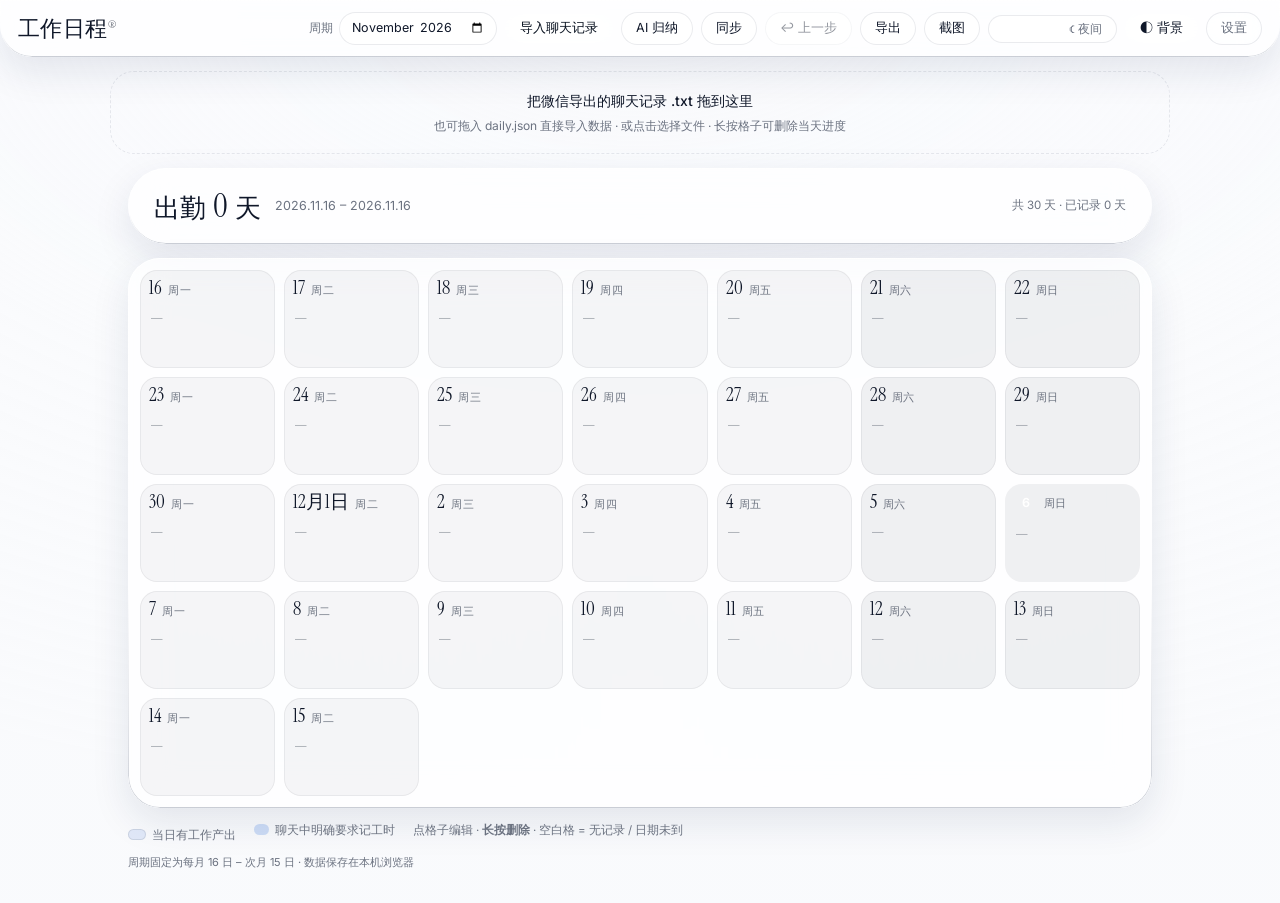
==== index.html @ aef4b226 "fix: unify delete-confirm buttons in light theme" ====
<!DOCTYPE html>
<html lang="zh-CN" data-theme="light">
<head>
<meta charset="utf-8">
<meta name="viewport" content="width=device-width,initial-scale=1,viewport-fit=cover">
<meta name="apple-mobile-web-app-capable" content="yes">
<meta name="apple-mobile-web-app-title" content="工作日历">
<meta name="theme-color" content="#f7f9fc">
<link rel="manifest" href="manifest.webmanifest">
<link rel="icon" href="icon.svg">
<link rel="preconnect" href="https://fonts.googleapis.com">
<link rel="preconnect" href="https://fonts.gstatic.com" crossorigin>
<title>工作日程日历</title>
<link rel="stylesheet" href="style.css?v=8">
</head>
<body>

<video id="bgvideo" autoplay loop muted playsinline preload="auto"
  poster="data:image/svg+xml,%3Csvg xmlns='http://www.w3.org/2000/svg'/%3E">
  <source src="https://d8j0ntlcm91z4.cloudfront.net/user_38xzZboKViGWJOttwIXH07lWA1P/hf_20260314_131748_f2ca2a28-fed7-44c8-b9a9-bd9acdd5ec31.mp4" type="video/mp4">
</video>
<div id="veil"></div>

<header class="topbar liquid-glass">
  <div class="brand">工作日程<sup>®</sup></div>
  <div class="tools">
    <label class="fld">周期
      <input type="month" id="monthPick">
    </label>
    <button id="btnDrop" class="btn primary">导入聊天记录</button>
    <button id="btnAI" class="btn">AI 归纳</button>
    <button id="btnSync" class="btn">同步</button>
    <button id="btnUndo" class="btn" title="退回上一步（Ctrl/⌘ + Z）">↩ 上一步</button>
    <button id="btnExport" class="btn">导出</button>
    <button id="btnShot" class="btn" title="把日历导出成图片">截图</button>
    <div class="seg" id="themeSeg" title="日间 / 夜间">
      <button class="segbtn" data-theme="light">☀ 日间</button>
      <button class="segbtn" data-theme="dark">☾ 夜间</button>
    </div>
    <button id="btnVideo" class="btn" title="动态背景开关">◐ 背景</button>
    <button id="btnSettings" class="btn ghost">设置</button>
  </div>
</header>

<div class="dropzone" id="dropzone">
  <strong>把微信导出的聊天记录 .txt 拖到这里</strong>
  <span>也可拖入 daily.json 直接导入数据 · 或点击选择文件 · 长按格子可删除当天进度</span>
  <input type="file" id="fileInput" accept=".txt,.json,text/plain,application/json" hidden>
</div>

<main class="wrap">
  <div class="statbar liquid-glass animate-fade-rise">
    <span class="big">出勤 <em id="statWork">0</em> 天</span>
    <span class="rng" id="statRange"></span>
    <span class="sub" id="statSub"></span>
  </div>

  <div id="grid" class="grid liquid-glass animate-fade-rise-delay"></div>

  <div class="legend animate-fade-rise-delay-2">
    <span><i class="chip ev"></i>当日有工作产出</span>
    <span><i class="chip star"></i>聊天中明确要求记工时</span>
    <span>点格子编辑 · <b>长按删除</b> · 空白格 = 无记录 / 日期未到</span>
  </div>
  <div class="foot">
    <span>周期固定为每月 16 日 – 次月 15 日 · 数据保存在本机浏览器</span>
    <span id="syncState"></span>
  </div>
</main>

<!-- 编辑单日 -->
<div class="modal" id="editor">
  <div class="sheet liquid-glass">
    <h3 id="edTitle">编辑</h3>
    <label class="row"><span>当日事项（≤20 字）</span>
      <input type="text" id="edText" maxlength="40" placeholder="做了什么，不写人名"></label>
    <label class="row inline"><input type="checkbox" id="edWork"> 记工时</label>
    <label class="row"><span>备注</span>
      <input type="text" id="edNote" placeholder="如：晚 7–10 点值守"></label>
    <div class="rawbox" id="edRaw"></div>
    <div class="acts split">
      <button class="btn danger" id="edDel">删除这天</button>
      <span>
        <button class="btn ghost" id="edCancel">取消</button>
        <button class="btn primary" id="edSave">保存</button>
      </span>
    </div>
  </div>
</div>

<!-- 长按删除确认 -->
<div class="modal" id="delcfm">
  <div class="sheet liquid-glass">
    <div class="dtitle" id="dcTitle">删除这天？</div>
    <div class="dbody">这一天的进度会从日历里移除
      <span class="dval" id="dcVal"></span>
    </div>
    <div class="acts">
      <button class="btn ghost" id="dcNo">取消</button>
      <button class="btn danger" id="dcYes">删除</button>
    </div>
  </div>
</div>

<!-- 解析预览 -->
<div class="modal" id="preview">
  <div class="sheet wide liquid-glass">
    <h3>聊天记录解析结果</h3>
    <p class="hint" id="pvMeta"></p>
    <div class="pvlist" id="pvList"></div>
    <div class="acts">
      <button class="btn ghost" id="pvCancel">取消</button>
      <button class="btn" id="pvGuess">用规则粗填</button>
      <button class="btn primary" id="pvApply">填入日历</button>
    </div>
  </div>
</div>

<!-- 设置 -->
<div class="modal" id="settings">
  <div class="sheet liquid-glass">
    <h3>设置</h3>
    <label class="row"><span>我的昵称（用于识别"我做了什么"，留空自动判断）</span>
      <input type="text" id="setMe" placeholder="如：纸盒"></label>
    <hr>
    <label class="row"><span>AI 接口地址（OpenAI 兼容）</span>
      <input type="text" id="setApi" placeholder="https://api.deepseek.com/v1/chat/completions"></label>
    <label class="row"><span>模型</span>
      <input type="text" id="setModel" placeholder="deepseek-chat"></label>
    <label class="row"><span>API Key（只存在本机）</span>
      <input type="password" id="setKey" placeholder="sk-..."></label>
    <hr>
    <label class="row"><span>同步地址（daily.json 的 raw 链接）</span>
      <input type="text" id="setSync" placeholder="https://raw.githubusercontent.com/.../data/daily.json"></label>
    <p class="tip">默认已指向 GitHub raw。WorkBuddy 更新并 push 后，点顶栏「同步」即可拉到最新；
      网页这边的改动请用「导出」拿到 daily.json，交回 WorkBuddy push。</p>
    <div class="acts">
      <button class="btn ghost" id="setClear">清空本周期</button>
      <button class="btn primary" id="setSave">保存</button>
    </div>
  </div>
</div>

<div class="toast liquid-glass" id="toast"></div>

<script src="app.js"></script>
</body>
</html>
---- style.css ----
@import url('https://fonts.googleapis.com/css2?family=Instrument+Serif:ital@0;1&family=Inter:wght@400;500;600&display=swap');

/* ============ 主题变量（深色为默认） ============ */
:root{
  --bg:201 100% 13%;
  --fg:0 0% 100%;
  --muted:240 4% 66%;
  --line:0 0% 18%;

  --glass:rgba(255,255,255,.055);
  --glass-hi:rgba(255,255,255,.10);
  --stroke:rgba(255,255,255,.14);
  --shadow:0 18px 50px rgba(0,0,0,.45);

  --ev-bg:rgba(120,175,255,.20);
  --ev-ink:#cfe2ff;
  --star-bg:rgba(120,175,255,.36);
  --red:#ff6b6b;
  --pri:#7fb2ff;

  --r-xl:32px; --r-lg:24px; --r-md:17px; --r-sm:11px;
  --font-display:'Instrument Serif','Times New Roman',serif;
  --font-body:'Inter',-apple-system,BlinkMacSystemFont,'PingFang SC','Microsoft YaHei','Segoe UI',sans-serif;
  --video-op:.30;
}
[data-theme="light"]{
  --bg:220 40% 98.4%;
  --fg:222 47% 11%;
  --muted:220 9% 46%;
  --line:220 13% 88%;

  --glass:rgba(255,255,255,.72);
  --glass-hi:rgba(255,255,255,.95);
  --stroke:rgba(16,32,64,.085);
  --shadow:0 14px 38px rgba(24,44,80,.10);

  --ev-bg:rgba(46,110,220,.12);
  --ev-ink:#14509f;
  --star-bg:rgba(46,110,220,.22);
  --red:#e0413f;
  --pri:#1b66d6;
  --video-op:.08;
}
/* 浅色主题下视频只留一点点水汽，保证整页干净 */
[data-theme="light"] #veil{
  background:radial-gradient(120% 90% at 50% 0%,hsl(var(--bg) / .55) 0%,hsl(var(--bg) / .90) 55%,hsl(var(--bg)) 100%);
}

*{box-sizing:border-box}
html,body{margin:0;padding:0}
body{
  background:hsl(var(--bg));
  color:hsl(var(--fg));
  font:14px/1.5 var(--font-body);
  -webkit-font-smoothing:antialiased;
  padding-bottom:32px;
  min-height:100vh;
}
::selection{background:hsl(var(--pri) / .35)}

/* ============ 视频背景 ============ */
#bgvideo{position:fixed;inset:0;width:100%;height:100%;object-fit:cover;z-index:0;
  opacity:var(--video-op);pointer-events:none;
  filter:saturate(120%) contrast(105%)}
body.novideo #bgvideo{display:none}
#veil{position:fixed;inset:0;z-index:0;pointer-events:none;
  background:radial-gradient(120% 90% at 50% 0%,hsl(var(--bg) / .18) 0%,hsl(var(--bg) / .82) 62%,hsl(var(--bg)) 100%)}
body.novideo #veil{background:none}

.wrap, .topbar, .dropzone, .modal, .toast{position:relative;z-index:2}

/* ============ 水滴毛玻璃 ============ */
.liquid-glass{
  background:var(--glass);
  backdrop-filter:blur(18px) saturate(150%);
  -webkit-backdrop-filter:blur(18px) saturate(150%);
  border:none;
  box-shadow:inset 0 1px 1px rgba(255,255,255,.12), var(--shadow);
  position:relative;
  overflow:hidden;
}
.liquid-glass::before{
  content:'';position:absolute;inset:0;border-radius:inherit;padding:1.4px;
  background:linear-gradient(180deg,
    rgba(255,255,255,.45) 0%, rgba(255,255,255,.15) 20%,
    rgba(255,255,255,0) 40%, rgba(255,255,255,0) 60%,
    rgba(255,255,255,.15) 80%, rgba(255,255,255,.45) 100%);
  -webkit-mask:linear-gradient(#fff 0 0) content-box, linear-gradient(#fff 0 0);
  -webkit-mask-composite:xor; mask-composite:exclude;
  pointer-events:none;
}
[data-theme="light"] .liquid-glass::before{
  background:linear-gradient(180deg,
    rgba(255,255,255,.95) 0%, rgba(255,255,255,.55) 22%,
    rgba(255,255,255,0) 45%, rgba(255,255,255,0) 60%,
    rgba(16,32,64,.10) 82%, rgba(16,32,64,.22) 100%);
}

/* ============ 顶栏 ============ */
.topbar{position:sticky;top:0;z-index:20;display:flex;align-items:center;gap:12px;
  flex-wrap:wrap;padding:12px 18px;margin:0 0 14px;
  border-radius:0 0 var(--r-xl) var(--r-xl)}
.brand{font-family:var(--font-display);font-size:22px;letter-spacing:.4px;font-weight:400}
.brand sup{font-size:10px;vertical-align:super;opacity:.7}
.tools{margin-left:auto;display:flex;align-items:center;gap:8px;flex-wrap:wrap}
.fld{font-size:11.5px;color:hsl(var(--muted));display:flex;align-items:center;gap:6px}
.fld input{border:none;background:var(--glass-hi);color:hsl(var(--fg));
  border-radius:999px;padding:6px 12px;font:inherit;font-size:12.5px;
  box-shadow:inset 0 0 0 1px var(--stroke)}
.fld input:focus{outline:none;box-shadow:inset 0 0 0 1px hsl(var(--pri))}
input[type=month]::-webkit-calendar-picker-indicator{filter:invert(1) opacity(.6)}
[data-theme="light"] input[type=month]::-webkit-calendar-picker-indicator{filter:none}

.btn{border:none;background:var(--glass-hi);color:hsl(var(--fg));
  box-shadow:inset 0 0 0 1px var(--stroke);
  border-radius:999px;padding:7px 15px;font:inherit;font-size:12.5px;
  cursor:pointer;transition:transform .18s ease,background .18s ease,box-shadow .18s ease;
  backdrop-filter:blur(10px);-webkit-backdrop-filter:blur(10px)}
.btn:hover{background:hsl(var(--pri) / .22);transform:scale(1.03)}
.btn:active{transform:scale(.98)}
.btn.primary{background:hsl(var(--pri));color:#08111f;font-weight:500;box-shadow:none}
.btn.primary:hover{background:hsl(var(--pri) / .88)}
.btn.ghost{background:transparent;color:hsl(var(--muted))}
.btn.icon{padding:7px 11px;font-size:14px;line-height:1}
/* 分段控件：日间 / 夜间 二选一 */
.seg{display:inline-flex;gap:2px;padding:3px;border-radius:999px;
  background:var(--glass-hi);box-shadow:inset 0 0 0 1px var(--stroke)}
.segbtn{border:none;background:transparent;color:hsl(var(--muted));
  font:inherit;font-size:12px;line-height:1;padding:5px 12px;border-radius:999px;
  cursor:pointer;transition:background .18s ease,color .18s ease;white-space:nowrap}
.segbtn:hover{color:hsl(var(--fg))}
.segbtn.on{background:hsl(var(--pri));color:#fff;font-weight:500}
[data-theme="dark"] .segbtn.on{color:#08111f}
.btn.on{background:hsl(var(--pri) / .20);color:hsl(var(--fg));
  box-shadow:inset 0 0 0 1px hsl(var(--pri) / .45)}
.btn:disabled{opacity:.45;cursor:not-allowed;transform:none}

/* ============ 拖放区 ============ */
.dropzone{margin:0 auto 14px;max-width:1060px;padding:18px;border-radius:var(--r-lg);
  text-align:center;color:hsl(var(--muted));cursor:pointer;
  border:1.5px dashed var(--stroke);transition:.2s}
.dropzone:hover,.dropzone.over{border-color:hsl(var(--pri));color:hsl(var(--fg));
  background:hsl(var(--pri) / .10)}
.dropzone strong{display:block;font-size:14px;margin-bottom:3px;color:hsl(var(--fg));font-weight:500}
.dropzone span{font-size:12px}

/* ============ 主体 ============ */
.wrap{max-width:1060px;margin:0 auto;padding:0 18px}

.statbar{display:flex;align-items:center;gap:14px;flex-wrap:wrap;
  border-radius:999px;padding:14px 26px;margin-bottom:14px}
.statbar .big{font-family:var(--font-display);font-size:26px;letter-spacing:.3px}
.statbar .big em{font-style:normal;color:hsl(var(--pri));font-size:32px;padding:0 2px}
.statbar .rng{color:hsl(var(--muted));font-size:12.5px}
.statbar .sub{margin-left:auto;color:hsl(var(--muted));font-size:11.5px}

.grid{border-radius:var(--r-xl);padding:12px;display:flex;flex-direction:column;gap:9px}
.week{display:grid;grid-template-columns:repeat(7,1fr);gap:9px}
.cell{border-radius:var(--r-md);min-height:98px;padding:7px 9px;cursor:pointer;
  position:relative;transition:transform .16s ease,background .16s ease,box-shadow .16s ease;
  background:hsl(var(--fg) / .035);box-shadow:inset 0 0 0 1px hsl(var(--fg) / .06)}
.cell:hover{background:hsl(var(--fg) / .075);transform:translateY(-2px)}
.cell.we{background:hsl(var(--fg) / .06)}
.cell.void{background:transparent;box-shadow:none;cursor:default;min-height:0;padding:0}
.cell.void:hover{transform:none}
.cell.pressing{transform:scale(.93);background:hsl(var(--red) / .18)}
.cell.filled{background:linear-gradient(160deg,hsl(var(--pri) / .16),hsl(var(--fg) / .03));
  box-shadow:inset 0 0 0 1px hsl(var(--pri) / .28)}
.cell.todaybox{box-shadow:inset 0 0 0 1.6px hsl(var(--red) / .85)}

.dhead{display:flex;justify-content:flex-start;align-items:baseline;gap:6px;padding-right:22px}
.wd{font-size:10.5px;color:hsl(var(--muted));letter-spacing:.5px;white-space:nowrap}
.dnum{font-family:var(--font-display);font-size:19px;line-height:1.15}
.dnum.today{display:inline-block;min-width:24px;height:24px;line-height:24px;text-align:center;
  border-radius:999px;background:hsl(var(--red));color:#fff;font-family:var(--font-body);
  font-size:12.5px;font-weight:600;padding:0 5px}

.ev{margin-top:7px;background:var(--ev-bg);color:var(--ev-ink);
  border-radius:999px;padding:4px 9px;font-size:11.5px;line-height:1.4;
  word-break:break-word;box-shadow:inset 0 0 0 1px hsl(var(--fg) / .07)}
.ev.star{background:var(--star-bg);box-shadow:inset 0 0 0 1px hsl(var(--pri) / .40)}
.ev.empty{background:transparent;color:hsl(var(--muted) / .55);box-shadow:none;padding:4px 2px}

/* 删除小叉：默认就可见（触摸设备没有 hover），悬停时加亮 */
.delx{position:absolute;top:4px;right:5px;min-width:20px;height:20px;line-height:19px;
  text-align:center;border-radius:999px;font-size:14px;color:hsl(var(--muted));
  background:hsl(var(--fg) / .09);box-shadow:inset 0 0 0 1px var(--stroke);
  opacity:.55;transition:opacity .15s ease,background .15s ease,color .15s ease}
.cell:hover .delx{opacity:1}
.delx:hover{opacity:1;background:hsl(var(--red) / .90);color:#fff;box-shadow:none}
/* 无悬停能力的设备（手机 / 平板）常亮 */
@media (hover:none){ .delx{opacity:.85} }

.legend{margin-top:14px;display:flex;gap:18px;flex-wrap:wrap;color:hsl(var(--muted));font-size:11.5px}
.chip{display:inline-block;width:15px;height:11px;border-radius:999px;vertical-align:-1px;margin-right:6px}
.chip.ev{background:var(--ev-bg);box-shadow:inset 0 0 0 1px hsl(var(--fg) / .10)}
.chip.star{background:var(--star-bg);box-shadow:inset 0 0 0 1px hsl(var(--pri) / .40)}
.foot{margin-top:10px;display:flex;justify-content:space-between;flex-wrap:wrap;gap:8px;
  color:hsl(var(--muted));font-size:11px}

/* ============ 弹窗 ============ */
.modal{position:fixed;inset:0;background:hsl(var(--bg) / .55);
  backdrop-filter:blur(6px);-webkit-backdrop-filter:blur(6px);
  display:none;align-items:center;justify-content:center;z-index:60;padding:16px}
.modal.show{display:flex}
.sheet{border-radius:var(--r-xl);padding:22px 24px;width:100%;max-width:430px;
  max-height:86vh;overflow:auto}
.sheet.wide{max-width:740px}
.sheet h3{margin:0 0 14px;font-family:var(--font-display);font-size:22px;font-weight:400}
.sheet hr{border:none;border-top:1px solid var(--stroke);margin:16px 0}
.row{display:block;margin-bottom:13px;font-size:12px;color:hsl(var(--muted))}
.row.inline{display:flex;align-items:center;gap:9px;color:hsl(var(--fg));font-size:13px}
.row.inline input{width:16px;height:16px;accent-color:hsl(var(--pri))}
.row input[type=text],.row input[type=password]{display:block;width:100%;margin-top:6px;
  border:none;background:var(--glass-hi);color:hsl(var(--fg));
  box-shadow:inset 0 0 0 1px var(--stroke);
  border-radius:var(--r-sm);padding:9px 12px;font:inherit;font-size:13px}
.row input:focus{outline:none;box-shadow:inset 0 0 0 1.4px hsl(var(--pri))}
.hint{color:hsl(var(--muted));font-size:12px;margin:0 0 12px}
.tip{color:hsl(var(--muted));font-size:11px;margin:-6px 0 12px;line-height:1.6}
.rawbox{margin:10px 0;padding:10px 12px;border-radius:var(--r-sm);
  background:hsl(var(--fg) / .05);font-size:11.5px;color:hsl(var(--muted));
  max-height:150px;overflow:auto;white-space:pre-wrap}
.pvlist{max-height:52vh;overflow:auto;border-radius:var(--r-sm);
  box-shadow:inset 0 0 0 1px var(--stroke)}
.pvrow{display:grid;grid-template-columns:96px 1fr;gap:8px;padding:9px 11px;
  border-bottom:1px solid var(--stroke)}
.pvrow:last-child{border-bottom:none}
.pvrow .d{font-size:12px;color:hsl(var(--muted))}
.pvrow input{width:100%;border:none;background:var(--glass-hi);color:hsl(var(--fg));
  box-shadow:inset 0 0 0 1px var(--stroke);
  border-radius:9px;padding:6px 9px;font:inherit;font-size:12.5px}
.pvrow .cnt{font-size:11px;color:hsl(var(--muted))}
.acts{display:flex;gap:9px;justify-content:flex-end;margin-top:16px}
.acts .btn.danger{background:hsl(var(--red) / .85);color:#fff;box-shadow:none}
.acts .btn.danger:hover{background:hsl(var(--red))}
.acts.split{justify-content:space-between}
.acts.split .btn:first-child{margin-right:auto}

/* 删除确认：水滴形 */
#delcfm .sheet{max-width:340px;text-align:center;padding:26px 24px 22px}
#delcfm .dtitle{font-family:var(--font-display);font-size:20px;margin-bottom:6px}
#delcfm .dbody{color:hsl(var(--muted));font-size:12.5px;margin-bottom:18px;line-height:1.6}
#delcfm .dval{display:block;margin:10px 0 0;padding:9px 12px;border-radius:var(--r-sm);
  background:hsl(var(--fg) / .06);color:hsl(var(--fg));font-size:13px;word-break:break-word}
#delcfm .acts{justify-content:center;gap:12px}
/* 删除确认：取消 + 删除（确认）两个按钮统一为黑字灰边框，浅色弹窗上清晰可见 */
#delcfm #dcNo,
#delcfm #dcYes{
  color:hsl(var(--fg));
  background:hsl(220 14% 88%);
  box-shadow:inset 0 0 0 1.5px hsl(var(--muted));
  font-weight:600;min-width:78px}
#delcfm #dcNo:hover,
#delcfm #dcYes:hover{background:hsl(220 14% 82%)}
[data-theme="dark"] #delcfm #dcNo,
[data-theme="dark"] #delcfm #dcYes{
  background:hsl(var(--fg) / .12);
  box-shadow:inset 0 0 0 1.5px hsl(var(--fg) / .25)}
[data-theme="dark"] #delcfm #dcNo:hover,
[data-theme="dark"] #delcfm #dcYes:hover{background:hsl(var(--fg) / .18)}

/* ============ Toast（可带撤销） ============ */
.toast{position:fixed;left:50%;bottom:30px;transform:translateX(-50%) translateY(14px);
  display:flex;align-items:center;gap:14px;
  border-radius:999px;padding:10px 10px 10px 20px;font-size:13px;
  opacity:0;pointer-events:none;transition:.22s;z-index:90;white-space:nowrap}
.toast.show{opacity:1;transform:translateX(-50%) translateY(0);pointer-events:auto}
.toast .undo{border:none;background:hsl(var(--pri));color:#08111f;font:inherit;font-size:12px;
  font-weight:500;border-radius:999px;padding:6px 14px;cursor:pointer}
.toast .undo:hover{background:hsl(var(--pri) / .85)}

/* ============ 动效 ============ */
@keyframes fade-rise{from{opacity:0;transform:translateY(24px)}to{opacity:1;transform:translateY(0)}}
@keyframes pop-in{from{opacity:0;transform:scale(.94) translateY(10px)}to{opacity:1;transform:scale(1) translateY(0)}}
.animate-fade-rise{animation:fade-rise .7s cubic-bezier(.22,.8,.28,1) both}
.animate-fade-rise-delay{animation:fade-rise .7s cubic-bezier(.22,.8,.28,1) .12s both}
.animate-fade-rise-delay-2{animation:fade-rise .7s cubic-bezier(.22,.8,.28,1) .24s both}
.modal.show .sheet{animation:pop-in .28s cubic-bezier(.22,.8,.28,1) both}
@media (prefers-reduced-motion:reduce){
  *,*::before{animation-duration:.01ms !important;transition-duration:.01ms !important}
}

/* ============ 移动端 ============ */
@media (max-width:720px){
  .topbar{padding:10px 12px;gap:8px;border-radius:0 0 24px 24px}
  .brand{font-size:19px;width:100%}
  .tools{margin-left:0;width:100%;gap:7px}
  .btn{padding:6px 12px;font-size:12px}
  .dropzone{margin:0 12px 12px;padding:15px 12px;border-radius:20px}
  .wrap{padding:0 12px}
  .statbar{padding:12px 18px;border-radius:26px;gap:10px}
  .statbar .big{font-size:22px} .statbar .big em{font-size:27px}
  .grid{padding:9px;gap:7px;border-radius:24px}
  .week{gap:6px}
  .cell{min-height:80px;padding:5px 6px;border-radius:13px}
  /* 手机上删除键要够大好按 */
  .delx{opacity:.9;width:22px;height:22px;line-height:21px;font-size:15px;top:2px;right:2px;
    background:hsl(var(--fg) / .12)}
  .dnum{font-size:16px} .wd{font-size:9px}
  .ev{font-size:9.5px;padding:3px 7px;margin-top:5px}
  .delx{opacity:1;width:16px;height:16px;line-height:15px;font-size:11px;top:3px;right:3px}
  .cell{min-height:96px;padding:7px 8px;border-radius:15px}
  .pvrow{grid-template-columns:80px 1fr}
  .toast{max-width:92vw;white-space:normal}
}
/* 中等宽度（平板）也要显示删除键 */
@media (min-width:721px) and (max-width:1024px){
  .delx{opacity:.7}
}
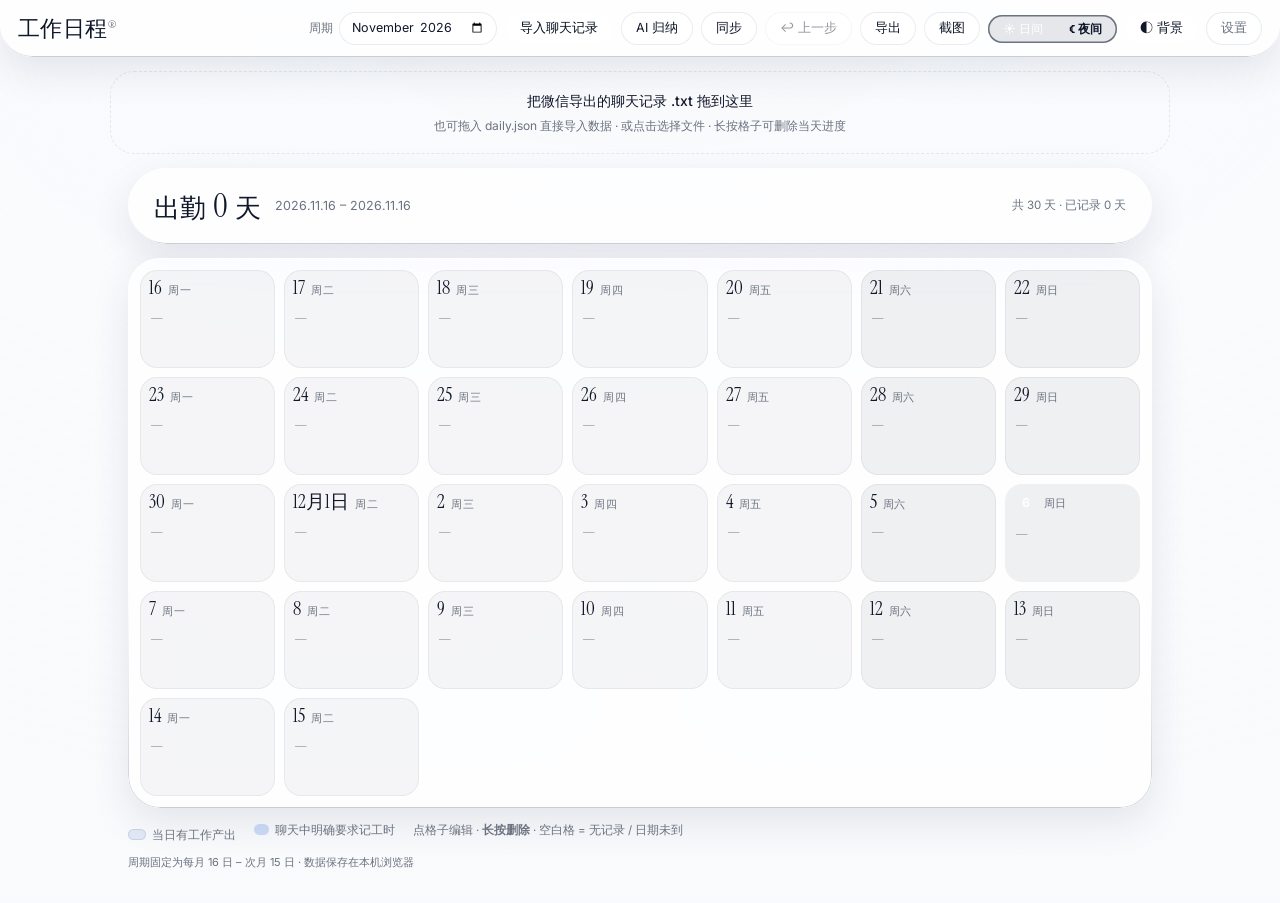
==== commit 036b48b7: "fix: theme segment control visible in light theme (dark text + gray border)" ====
--- a/index.html
+++ b/index.html
@@ -11,7 +11,7 @@
 <link rel="preconnect" href="https://fonts.googleapis.com">
 <link rel="preconnect" href="https://fonts.gstatic.com" crossorigin>
 <title>工作日程日历</title>
-<link rel="stylesheet" href="style.css?v=8">
+<link rel="stylesheet" href="style.css?v=10">
 </head>
 <body>
 
@@ -96,8 +96,8 @@
       <span class="dval" id="dcVal"></span>
     </div>
     <div class="acts">
-      <button class="btn ghost" id="dcNo">取消</button>
-      <button class="btn danger" id="dcYes">删除</button>
+      <button class="btn pop" id="dcNo">取消</button>
+      <button class="btn pop" id="dcYes">删除</button>
     </div>
   </div>
 </div>
@@ -143,6 +143,6 @@
 
 <div class="toast liquid-glass" id="toast"></div>
 
-<script src="app.js"></script>
+<script src="app.js?v=10"></script>
 </body>
 </html>
--- a/style.css
+++ b/style.css
@@ -122,14 +122,20 @@
 .btn.primary:hover{background:hsl(var(--pri) / .88)}
 .btn.ghost{background:transparent;color:hsl(var(--muted))}
 .btn.icon{padding:7px 11px;font-size:14px;line-height:1}
-/* 分段控件：日间 / 夜间 二选一 */
+/* 分段控件：日间 / 夜间 二选一（浅色主题下也要黑字+灰框，清晰可见） */
 .seg{display:inline-flex;gap:2px;padding:3px;border-radius:999px;
-  background:var(--glass-hi);box-shadow:inset 0 0 0 1px var(--stroke)}
-.segbtn{border:none;background:transparent;color:hsl(var(--muted));
+  background:hsl(220 14% 91%);
+  box-shadow:inset 0 0 0 1.5px hsl(var(--muted))}
+.segbtn{border:none;background:transparent;color:hsl(var(--fg));
   font:inherit;font-size:12px;line-height:1;padding:5px 12px;border-radius:999px;
-  cursor:pointer;transition:background .18s ease,color .18s ease;white-space:nowrap}
-.segbtn:hover{color:hsl(var(--fg))}
+  cursor:pointer;transition:background .18s ease,color .18s ease;white-space:nowrap;
+  font-weight:600}
+.segbtn:hover{background:hsl(220 14% 84%)}
 .segbtn.on{background:hsl(var(--pri));color:#fff;font-weight:500}
+[data-theme="dark"] .seg{background:hsl(var(--fg) / .10);
+  box-shadow:inset 0 0 0 1.5px hsl(var(--fg) / .30)}
+[data-theme="dark"] .segbtn{color:hsl(var(--fg))}
+[data-theme="dark"] .segbtn:hover{background:hsl(var(--fg) / .14)}
 [data-theme="dark"] .segbtn.on{color:#08111f}
 .btn.on{background:hsl(var(--pri) / .20);color:hsl(var(--fg));
   box-shadow:inset 0 0 0 1px hsl(var(--pri) / .45)}
@@ -244,21 +250,21 @@
 #delcfm .dval{display:block;margin:10px 0 0;padding:9px 12px;border-radius:var(--r-sm);
   background:hsl(var(--fg) / .06);color:hsl(var(--fg));font-size:13px;word-break:break-word}
 #delcfm .acts{justify-content:center;gap:12px}
-/* 删除确认：取消 + 删除（确认）两个按钮统一为黑字灰边框，浅色弹窗上清晰可见 */
-#delcfm #dcNo,
-#delcfm #dcYes{
-  color:hsl(var(--fg));
-  background:hsl(220 14% 88%);
-  box-shadow:inset 0 0 0 1.5px hsl(var(--muted));
+/* 删除确认：取消 + 删除（确认）两个按钮统一为黑字灰边框，浅色弹窗上清晰可见
+   （按钮在 HTML 里同用 .btn.pop，无 ghost/danger 之分，!important 兜底防优先级冲突） */
+#delcfm .acts .btn.pop{
+  color:hsl(var(--fg)) !important;
+  background:hsl(220 14% 88%) !important;
+  box-shadow:inset 0 0 0 1.5px hsl(var(--muted)) !important;
   font-weight:600;min-width:78px}
-#delcfm #dcNo:hover,
-#delcfm #dcYes:hover{background:hsl(220 14% 82%)}
-[data-theme="dark"] #delcfm #dcNo,
-[data-theme="dark"] #delcfm #dcYes{
-  background:hsl(var(--fg) / .12);
-  box-shadow:inset 0 0 0 1.5px hsl(var(--fg) / .25)}
-[data-theme="dark"] #delcfm #dcNo:hover,
-[data-theme="dark"] #delcfm #dcYes:hover{background:hsl(var(--fg) / .18)}
+#delcfm .acts .btn.pop:hover{
+  background:hsl(220 14% 82%) !important}
+[data-theme="dark"] #delcfm .acts .btn.pop{
+  background:hsl(var(--fg) / .12) !important;
+  box-shadow:inset 0 0 0 1.5px hsl(var(--fg) / .25) !important;
+  color:hsl(var(--fg)) !important}
+[data-theme="dark"] #delcfm .acts .btn.pop:hover{
+  background:hsl(var(--fg) / .18) !important}
 
 /* ============ Toast（可带撤销） ============ */
 .toast{position:fixed;left:50%;bottom:30px;transform:translateX(-50%) translateY(14px);
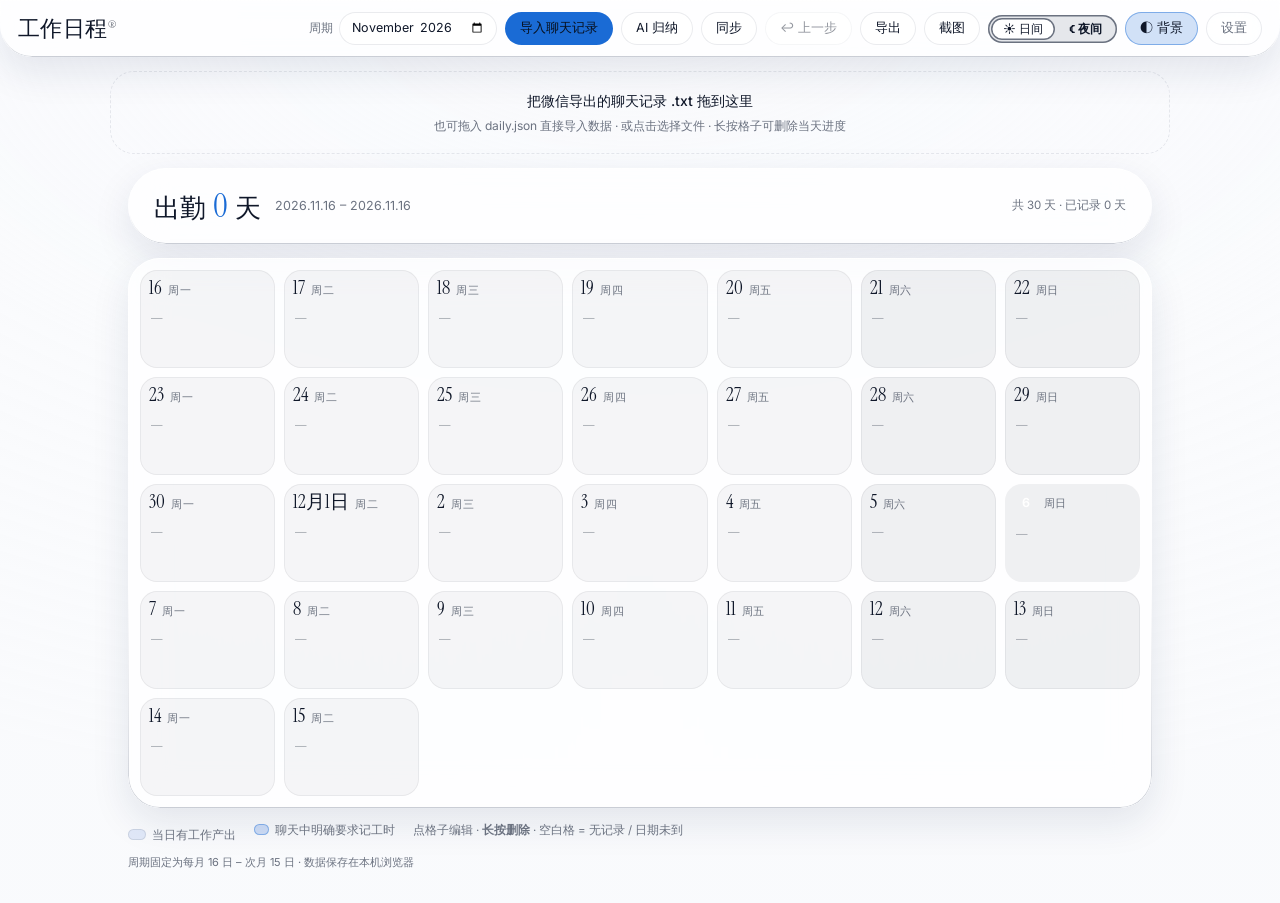
==== commit c07f2d31: "fix: --pri must be HSL triplet (hex inside hsl() was invalid); light-theme selected seg = white pill" ====
--- a/index.html
+++ b/index.html
@@ -11,7 +11,7 @@
 <link rel="preconnect" href="https://fonts.googleapis.com">
 <link rel="preconnect" href="https://fonts.gstatic.com" crossorigin>
 <title>工作日程日历</title>
-<link rel="stylesheet" href="style.css?v=10">
+<link rel="stylesheet" href="style.css?v=11">
 </head>
 <body>
 
@@ -143,6 +143,6 @@
 
 <div class="toast liquid-glass" id="toast"></div>
 
-<script src="app.js?v=10"></script>
+<script src="app.js?v=11"></script>
 </body>
 </html>
--- a/style.css
+++ b/style.css
@@ -16,7 +16,7 @@
   --ev-ink:#cfe2ff;
   --star-bg:rgba(120,175,255,.36);
   --red:#ff6b6b;
-  --pri:#7fb2ff;
+  --pri:214 100% 75%;
 
   --r-xl:32px; --r-lg:24px; --r-md:17px; --r-sm:11px;
   --font-display:'Instrument Serif','Times New Roman',serif;
@@ -38,7 +38,7 @@
   --ev-ink:#14509f;
   --star-bg:rgba(46,110,220,.22);
   --red:#e0413f;
-  --pri:#1b66d6;
+  --pri:214 78% 47%;
   --video-op:.08;
 }
 /* 浅色主题下视频只留一点点水汽，保证整页干净 */
@@ -132,6 +132,9 @@
   font-weight:600}
 .segbtn:hover{background:hsl(220 14% 84%)}
 .segbtn.on{background:hsl(var(--pri));color:#fff;font-weight:500}
+/* 浅色主题：选中态 = 白色胶囊 + 灰边框 + 黑字（用户指定） */
+[data-theme="light"] .segbtn.on{background:hsl(0 0% 100%);color:hsl(var(--fg));
+  box-shadow:inset 0 0 0 1.5px hsl(var(--muted))}
 [data-theme="dark"] .seg{background:hsl(var(--fg) / .10);
   box-shadow:inset 0 0 0 1.5px hsl(var(--fg) / .30)}
 [data-theme="dark"] .segbtn{color:hsl(var(--fg))}
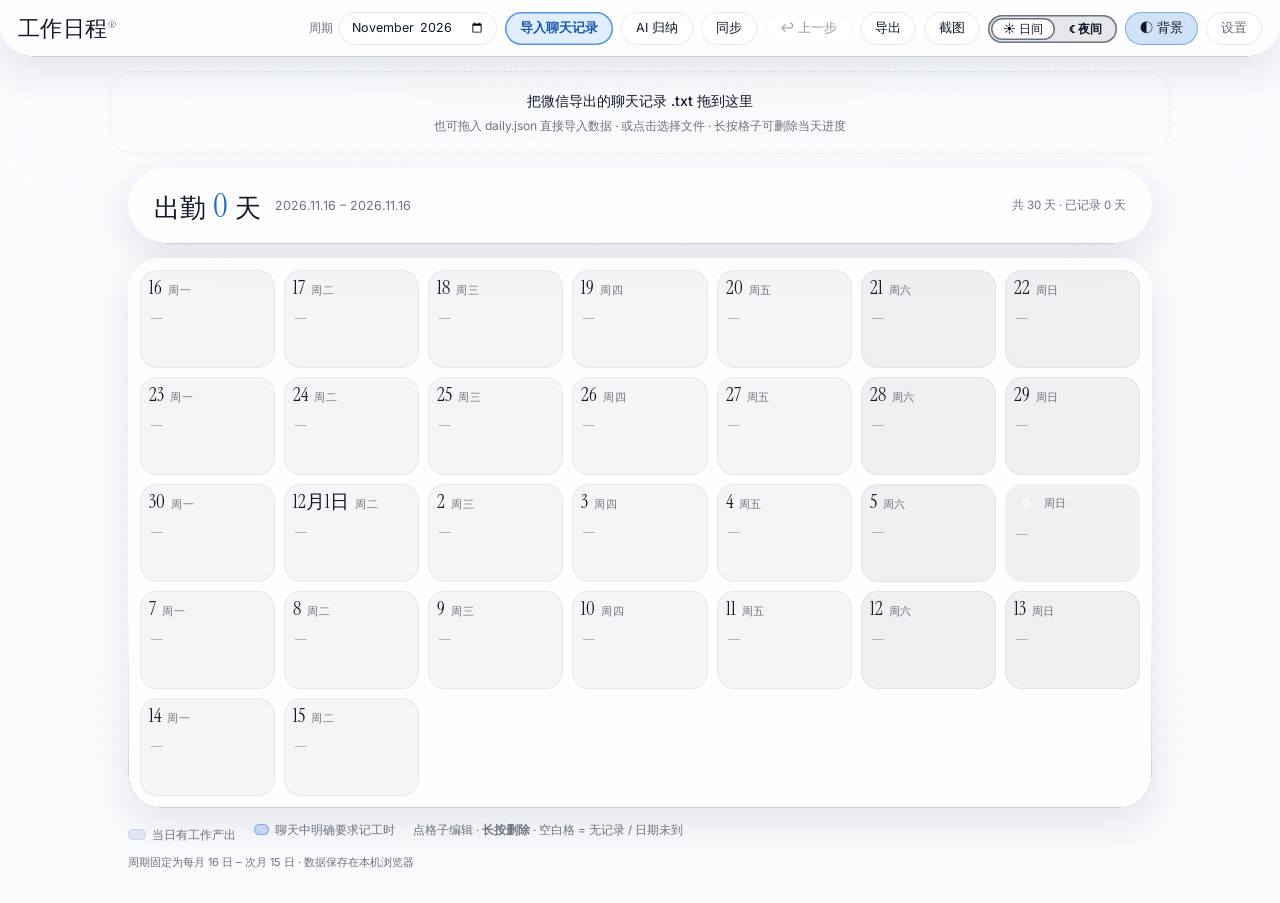
==== commit e93618c8: "style: primary button (导入聊天记录) -> light blue" ====
--- a/index.html
+++ b/index.html
@@ -11,7 +11,7 @@
 <link rel="preconnect" href="https://fonts.googleapis.com">
 <link rel="preconnect" href="https://fonts.gstatic.com" crossorigin>
 <title>工作日程日历</title>
-<link rel="stylesheet" href="style.css?v=11">
+<link rel="stylesheet" href="style.css?v=12">
 </head>
 <body>
 
@@ -143,6 +143,6 @@
 
 <div class="toast liquid-glass" id="toast"></div>
 
-<script src="app.js?v=11"></script>
+<script src="app.js?v=12"></script>
 </body>
 </html>
--- a/style.css
+++ b/style.css
@@ -118,8 +118,12 @@
   backdrop-filter:blur(10px);-webkit-backdrop-filter:blur(10px)}
 .btn:hover{background:hsl(var(--pri) / .22);transform:scale(1.03)}
 .btn:active{transform:scale(.98)}
-.btn.primary{background:hsl(var(--pri));color:#08111f;font-weight:500;box-shadow:none}
-.btn.primary:hover{background:hsl(var(--pri) / .88)}
+.btn.primary{background:hsl(214 100% 94%);color:hsl(214 82% 38%);font-weight:600;
+  box-shadow:inset 0 0 0 1.5px hsl(214 78% 62%)}
+.btn.primary:hover{background:hsl(214 100% 88%)}
+[data-theme="dark"] .btn.primary{background:hsl(var(--pri) / .22);color:hsl(var(--pri));
+  box-shadow:inset 0 0 0 1.5px hsl(var(--pri) / .50)}
+[data-theme="dark"] .btn.primary:hover{background:hsl(var(--pri) / .32)}
 .btn.ghost{background:transparent;color:hsl(var(--muted))}
 .btn.icon{padding:7px 11px;font-size:14px;line-height:1}
 /* 分段控件：日间 / 夜间 二选一（浅色主题下也要黑字+灰框，清晰可见） */
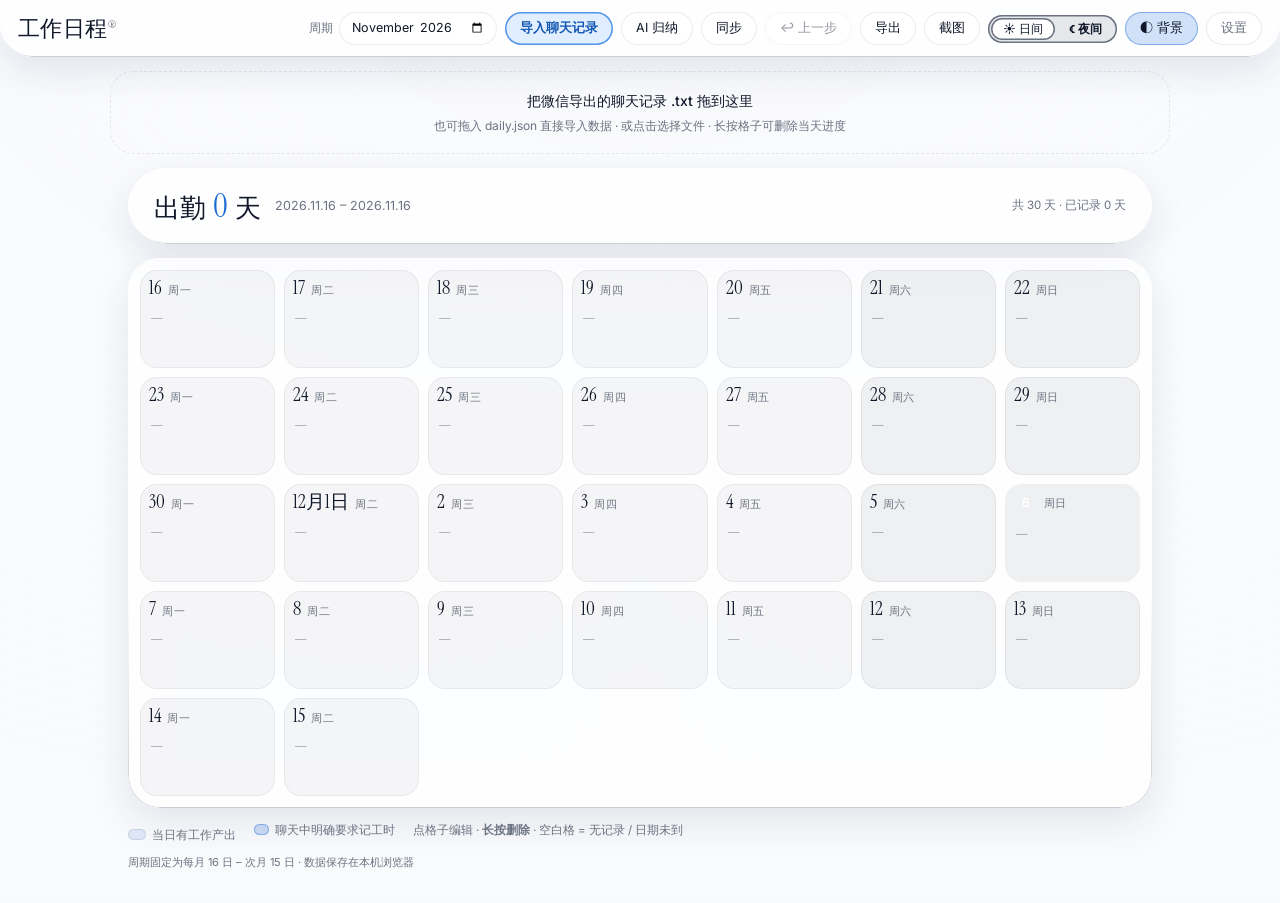
==== commit bcd9659c: "fix: attendance count should include manually added days (not gated by work flag)" ====
--- a/index.html
+++ b/index.html
@@ -11,7 +11,7 @@
 <link rel="preconnect" href="https://fonts.googleapis.com">
 <link rel="preconnect" href="https://fonts.gstatic.com" crossorigin>
 <title>工作日程日历</title>
-<link rel="stylesheet" href="style.css?v=12">
+<link rel="stylesheet" href="style.css?v=15">
 </head>
 <body>
 
@@ -143,6 +143,6 @@
 
 <div class="toast liquid-glass" id="toast"></div>
 
-<script src="app.js?v=12"></script>
+<script src="app.js?v=15"></script>
 </body>
 </html>
--- a/style.css
+++ b/style.css
@@ -177,8 +177,8 @@
 .cell.void{background:transparent;box-shadow:none;cursor:default;min-height:0;padding:0}
 .cell.void:hover{transform:none}
 .cell.pressing{transform:scale(.93);background:hsl(var(--red) / .18)}
-.cell.filled{background:linear-gradient(160deg,hsl(var(--pri) / .16),hsl(var(--fg) / .03));
-  box-shadow:inset 0 0 0 1px hsl(var(--pri) / .28)}
+/* 有内容的格子：底保持素净（蓝色只留给 .ev 工作内容条，用户指定） */
+.cell.filled{background:none;box-shadow:none}
 .cell.todaybox{box-shadow:inset 0 0 0 1.6px hsl(var(--red) / .85)}
 
 .dhead{display:flex;justify-content:flex-start;align-items:baseline;gap:6px;padding-right:22px}
